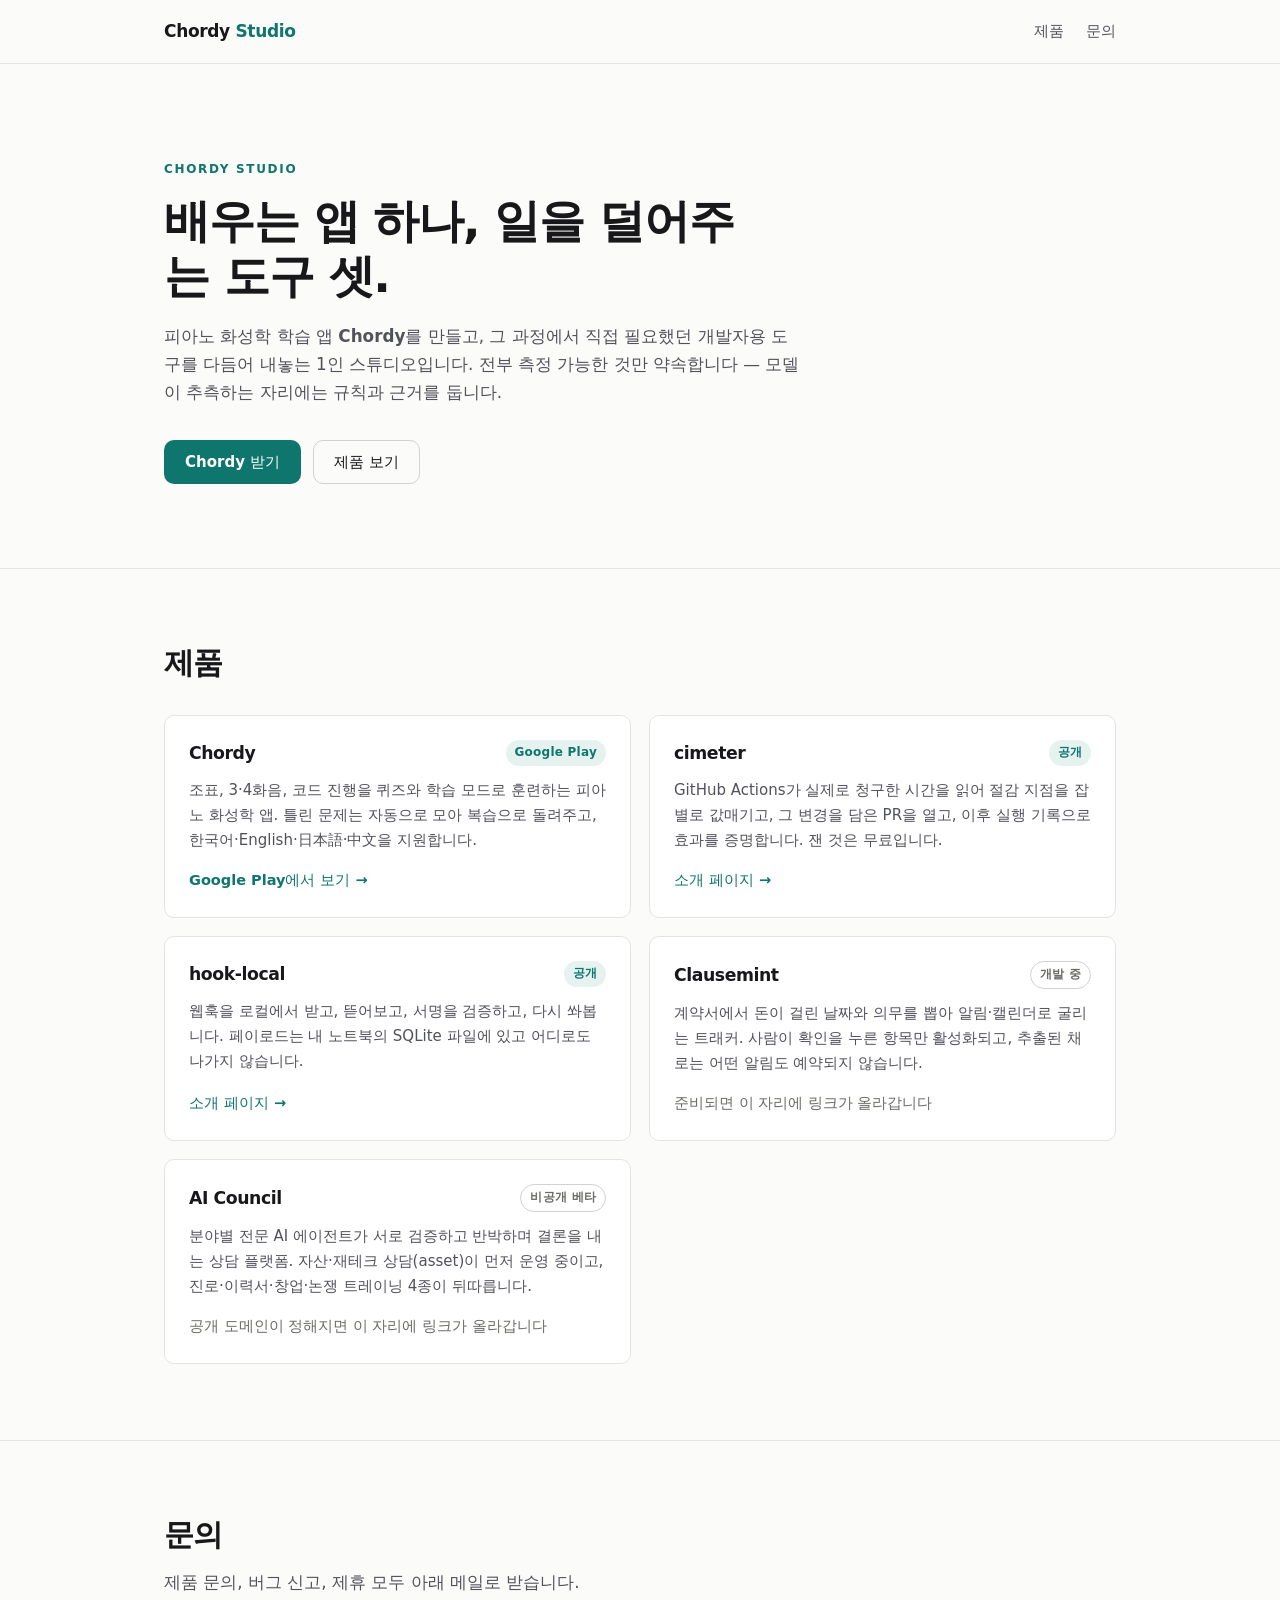
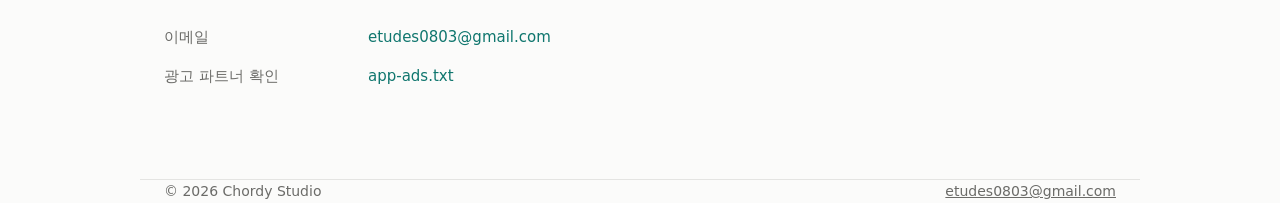
==== index.html @ d363ccf8 "feat: list AI Council as a fifth product No public domain exists yet - deploy/env.example and ORACLE" ====
<!doctype html>
<html lang="ko">
<head>
<meta charset="utf-8">
<meta name="viewport" content="width=device-width, initial-scale=1">
<title>Chordy Studio</title>
<meta name="description" content="Chordy Studio는 피아노 화성학 학습 앱 Chordy와 개발자용 도구를 만듭니다. 문의: etudes0803@gmail.com">
<link rel="canonical" href="https://etudes0803-kor.github.io/">
<meta property="og:type" content="website">
<meta property="og:title" content="Chordy Studio">
<meta property="og:description" content="피아노 화성학 학습 앱 Chordy와 개발자용 도구를 만드는 1인 스튜디오.">
<meta property="og:url" content="https://etudes0803-kor.github.io/">
<link rel="icon" href="data:image/svg+xml,<svg xmlns='http://www.w3.org/2000/svg' viewBox='0 0 32 32'><text y='26' font-size='26'>🎹</text></svg>">
<style>
  /* Same token family as the other Chordy Studio sites, so the properties read
     as one place rather than four unrelated pages. */
  :root {
    --bg: #fbfbfa;
    --surface: #ffffff;
    --line: #e4e4e2;
    --line-strong: #d2d2cf;
    --ink: #18181b;
    --ink-2: #52525b;
    /* ink-3 carries real body copy (captions, notes), so it clears AA at 4.5:1
       rather than sitting at the usual muted-grey value. */
    --ink-3: #6b6b68;
    --accent: #0f766e;
    --accent-ink: #ffffff;
    --accent-soft: #e6f2f0;
    --radius: 10px;
    --maxw: 1000px;
  }
  @media (prefers-color-scheme: dark) {
    :root {
      --bg: #0d0e11;
      --surface: #14161a;
      --line: #24272d;
      --line-strong: #333740;
      --ink: #f2f3f5;
      --ink-2: #a8adb6;
      --ink-3: #7c828c;
      --accent: #4db6a8;
      --accent-ink: #0d0e11;
      --accent-soft: #16302c;
    }
  }

  * { box-sizing: border-box; }
  html { scroll-behavior: smooth; }
  @media (prefers-reduced-motion: reduce) { html { scroll-behavior: auto; } }

  body {
    margin: 0;
    background: var(--bg);
    color: var(--ink);
    font-family: ui-sans-serif, system-ui, -apple-system, "Segoe UI", "Malgun Gothic", sans-serif;
    font-size: 16px;
    line-height: 1.65;
    -webkit-font-smoothing: antialiased;
  }
  .wrap { max-width: var(--maxw); margin: 0 auto; padding: 0 24px; }

  header.nav {
    position: sticky; top: 0; z-index: 40;
    height: 64px; display: flex; align-items: center;
    background: var(--bg);
    border-bottom: 1px solid var(--line);
  }
  .nav-in { display: flex; align-items: center; justify-content: space-between; gap: 20px; width: 100%; }
  .brand { font-weight: 650; letter-spacing: -0.02em; font-size: 17px; text-decoration: none; color: var(--ink); }
  .brand b { color: var(--accent); font-weight: 650; }
  .nav-links { display: flex; align-items: center; gap: 22px; }
  .nav-links a { color: var(--ink-2); text-decoration: none; font-size: 14.5px; white-space: nowrap; }
  .nav-links a:hover { color: var(--ink); }

  .btn {
    display: inline-flex; align-items: center; justify-content: center;
    height: 44px; padding: 0 20px; border-radius: var(--radius);
    text-decoration: none; font-weight: 560; font-size: 15px; white-space: nowrap;
    border: 1px solid transparent; cursor: pointer;
    transition: transform .15s cubic-bezier(.16,1,.3,1), background-color .15s, border-color .15s;
  }
  .btn:active { transform: translateY(1px); }
  .btn-primary { background: var(--accent); color: var(--accent-ink); }
  .btn-primary:hover { background: color-mix(in srgb, var(--accent) 88%, black); }
  .btn-ghost { background: transparent; color: var(--ink); border-color: var(--line-strong); }
  .btn-ghost:hover { border-color: var(--ink-3); }
  a:focus-visible, .btn:focus-visible { outline: 2px solid var(--accent); outline-offset: 2px; }

  section { padding: 76px 0; border-top: 1px solid var(--line); }
  h1, h2, h3 { letter-spacing: -0.025em; line-height: 1.18; margin: 0; }
  h1 { font-size: clamp(2rem, 4.2vw, 2.9rem); font-weight: 640; }
  h2 { font-size: clamp(1.45rem, 2.7vw, 1.9rem); font-weight: 620; }
  h3 { font-size: 1.08rem; font-weight: 600; }
  p { margin: 0; }
  .lede { color: var(--ink-2); font-size: 1.05rem; max-width: 60ch; }
  .eyebrow {
    font-size: 12px; text-transform: uppercase; letter-spacing: .14em;
    color: var(--accent); font-weight: 620; margin-bottom: 14px;
  }

  .hero { padding: 96px 0 84px; border-top: 0; }
  .hero h1 { max-width: 18ch; }
  .hero .lede { margin-top: 20px; }
  .hero .cta { display: flex; flex-wrap: wrap; gap: 12px; margin-top: 34px; }

  .grid { display: grid; grid-template-columns: repeat(2, 1fr); gap: 18px; margin-top: 34px; }
  @media (max-width: 760px) { .grid { grid-template-columns: 1fr; } }

  .card {
    background: var(--surface);
    border: 1px solid var(--line);
    border-radius: var(--radius);
    padding: 24px;
    display: flex; flex-direction: column; gap: 12px;
  }
  .card-top { display: flex; align-items: center; justify-content: space-between; gap: 12px; }
  .card p { color: var(--ink-2); font-size: 15px; }
  .card .link { margin-top: auto; padding-top: 4px; }
  .card .link a { color: var(--accent); text-decoration: none; font-weight: 560; font-size: 14.5px; }
  .card .link a:hover { text-decoration: underline; }
  .card .link span { color: var(--ink-3); font-size: 14.5px; }

  .tag {
    font-size: 12px; font-weight: 600; letter-spacing: .02em;
    padding: 3px 9px; border-radius: 999px;
    background: var(--accent-soft); color: var(--accent);
    white-space: nowrap;
  }
  .tag-muted { background: transparent; color: var(--ink-3); border: 1px solid var(--line-strong); }

  .contact { display: grid; grid-template-columns: 180px 1fr; gap: 14px 24px; margin-top: 28px; font-size: 15px; }
  .contact dt { color: var(--ink-3); }
  .contact dd { margin: 0; color: var(--ink-2); }
  .contact a { color: var(--accent); text-decoration: none; }
  .contact a:hover { text-decoration: underline; }
  @media (max-width: 560px) { .contact { grid-template-columns: 1fr; gap: 4px 0; } .contact dd { margin-bottom: 12px; } }

  footer {
    border-top: 1px solid var(--line);
    padding: 32px 0 48px;
    color: var(--ink-3); font-size: 14px;
    display: flex; flex-wrap: wrap; gap: 8px 20px; align-items: center; justify-content: space-between;
  }
  footer a { color: var(--ink-3); }
</style>
</head>
<body>

<header class="nav">
  <div class="wrap nav-in">
    <a class="brand" href="/">Chordy<b> Studio</b></a>
    <nav class="nav-links">
      <a href="#products">제품</a>
      <a href="#contact">문의</a>
    </nav>
  </div>
</header>

<main>
  <section class="hero">
    <div class="wrap">
      <p class="eyebrow">Chordy Studio</p>
      <h1>배우는 앱 하나, 일을 덜어주는 도구 셋.</h1>
      <p class="lede">
        피아노 화성학 학습 앱 <strong>Chordy</strong>를 만들고, 그 과정에서 직접 필요했던
        개발자용 도구를 다듬어 내놓는 1인 스튜디오입니다. 전부 측정 가능한 것만 약속합니다 —
        모델이 추측하는 자리에는 규칙과 근거를 둡니다.
      </p>
      <div class="cta">
        <a class="btn btn-primary" href="https://play.google.com/store/apps/details?id=com.chordy.app">Chordy 받기</a>
        <a class="btn btn-ghost" href="#products">제품 보기</a>
      </div>
    </div>
  </section>

  <section id="products">
    <div class="wrap">
      <h2>제품</h2>
      <div class="grid">

        <article class="card">
          <div class="card-top">
            <h3>Chordy</h3>
            <span class="tag">Google Play</span>
          </div>
          <p>
            조표, 3·4화음, 코드 진행을 퀴즈와 학습 모드로 훈련하는 피아노 화성학 앱.
            틀린 문제는 자동으로 모아 복습으로 돌려주고, 한국어·English·日本語·中文을 지원합니다.
          </p>
          <p class="link"><a href="https://play.google.com/store/apps/details?id=com.chordy.app">Google Play에서 보기 →</a></p>
        </article>

        <article class="card">
          <div class="card-top">
            <h3>cimeter</h3>
            <span class="tag">공개</span>
          </div>
          <p>
            GitHub Actions가 실제로 청구한 시간을 읽어 절감 지점을 잡별로 값매기고, 그 변경을
            담은 PR을 열고, 이후 실행 기록으로 효과를 증명합니다. 잰 것은 무료입니다.
          </p>
          <p class="link"><a href="https://kevin-hyochang.github.io/cimeter-web/">소개 페이지 →</a></p>
        </article>

        <article class="card">
          <div class="card-top">
            <h3>hook-local</h3>
            <span class="tag">공개</span>
          </div>
          <p>
            웹훅을 로컬에서 받고, 뜯어보고, 서명을 검증하고, 다시 쏴봅니다.
            페이로드는 내 노트북의 SQLite 파일에 있고 어디로도 나가지 않습니다.
          </p>
          <p class="link"><a href="https://kevin-hyochang.github.io/hook-local-site/">소개 페이지 →</a></p>
        </article>

        <article class="card">
          <div class="card-top">
            <h3>Clausemint</h3>
            <span class="tag tag-muted">개발 중</span>
          </div>
          <p>
            계약서에서 돈이 걸린 날짜와 의무를 뽑아 알림·캘린더로 굴리는 트래커.
            사람이 확인을 누른 항목만 활성화되고, 추출된 채로는 어떤 알림도 예약되지 않습니다.
          </p>
          <p class="link"><span>준비되면 이 자리에 링크가 올라갑니다</span></p>
        </article>

        <article class="card">
          <div class="card-top">
            <h3>AI Council</h3>
            <span class="tag tag-muted">비공개 베타</span>
          </div>
          <p>
            분야별 전문 AI 에이전트가 서로 검증하고 반박하며 결론을 내는 상담 플랫폼.
            자산·재테크 상담(asset)이 먼저 운영 중이고, 진로·이력서·창업·논쟁 트레이닝
            4종이 뒤따릅니다.
          </p>
          <p class="link"><span>공개 도메인이 정해지면 이 자리에 링크가 올라갑니다</span></p>
        </article>

      </div>
    </div>
  </section>

  <section id="contact">
    <div class="wrap">
      <h2>문의</h2>
      <p class="lede" style="margin-top:16px">
        제품 문의, 버그 신고, 제휴 모두 아래 메일로 받습니다.
      </p>
      <!-- 사업자 정보를 표시해야 할 때 여기에 상호 / 사업자등록번호 / 주소 행을 추가하세요.
           실제 등록 정보와 다르면 안 되므로 비워 둡니다. -->
      <dl class="contact">
        <dt>이메일</dt>
        <dd><a href="mailto:etudes0803@gmail.com">etudes0803@gmail.com</a></dd>
        <dt>광고 파트너 확인</dt>
        <dd><a href="/app-ads.txt">app-ads.txt</a></dd>
      </dl>
    </div>
  </section>
</main>

<footer class="wrap">
  <span>© 2026 Chordy Studio</span>
  <span><a href="mailto:etudes0803@gmail.com">etudes0803@gmail.com</a></span>
</footer>

</body>
</html>
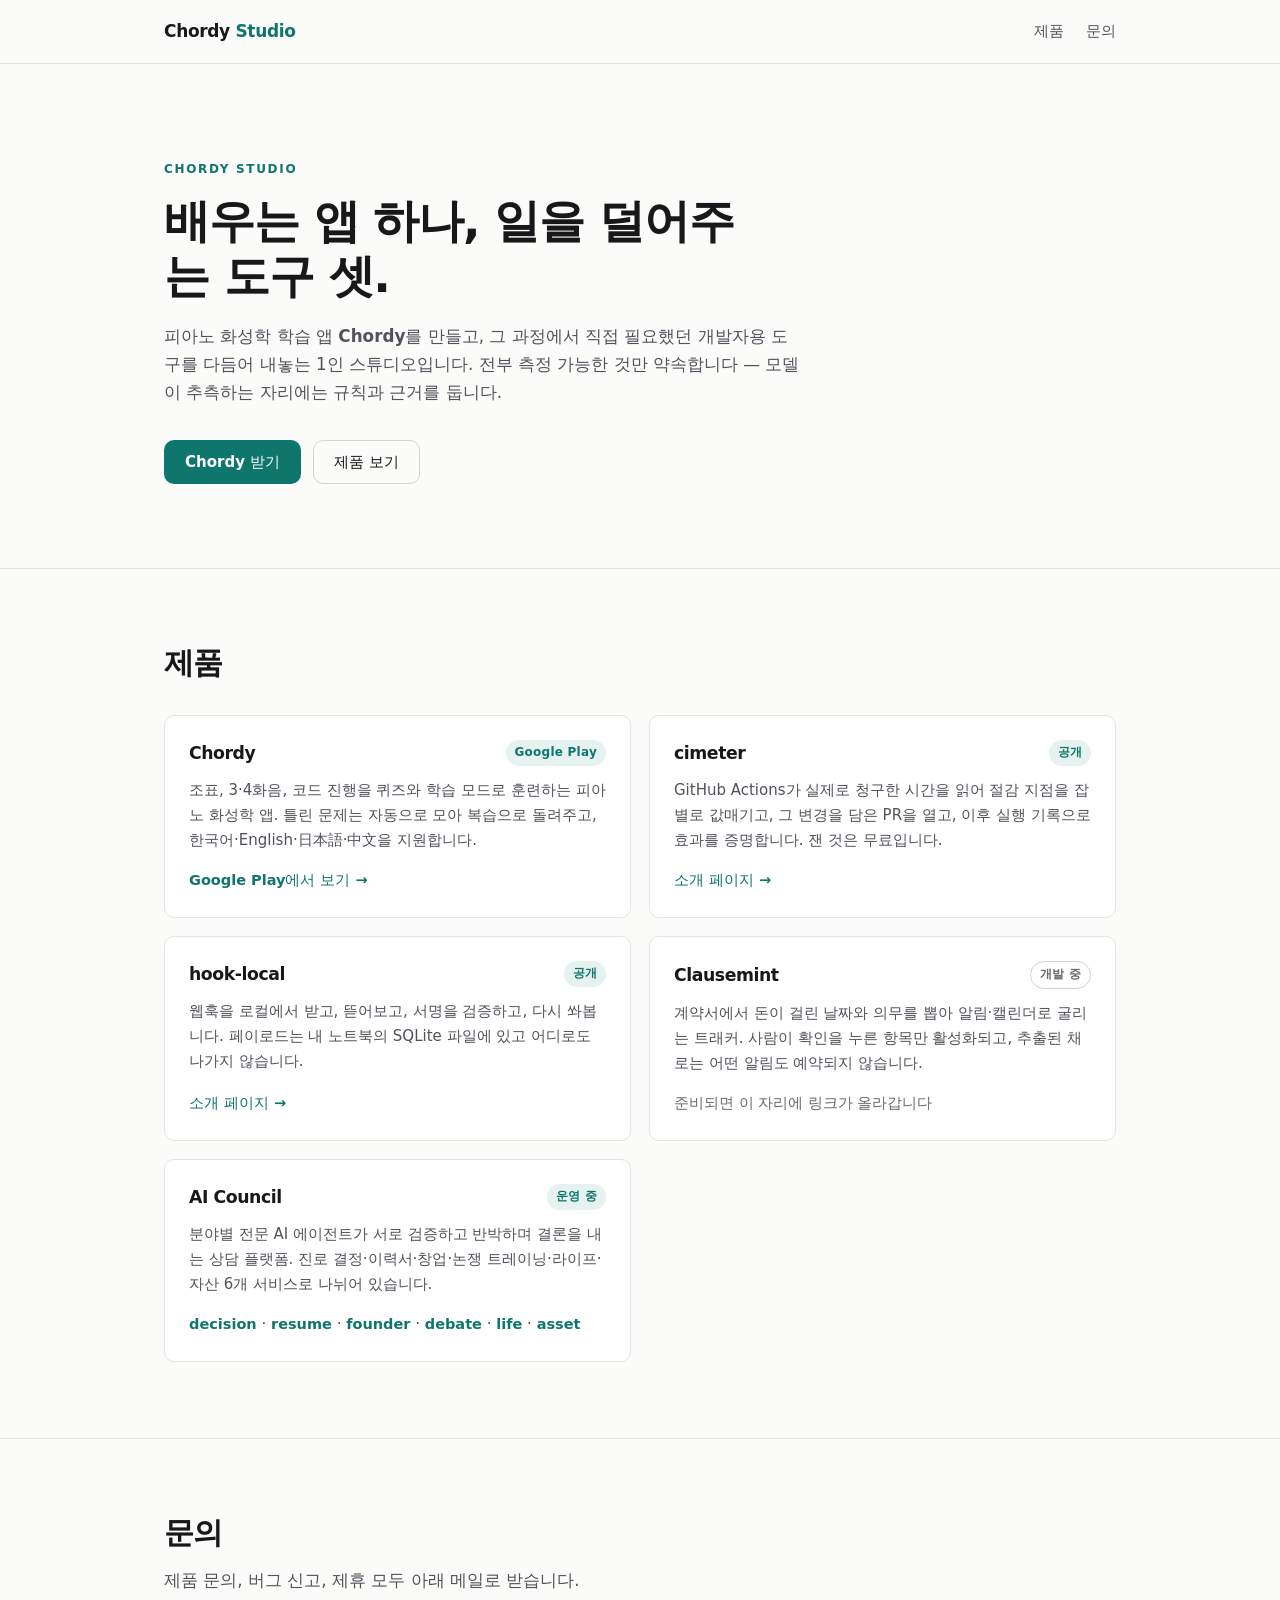
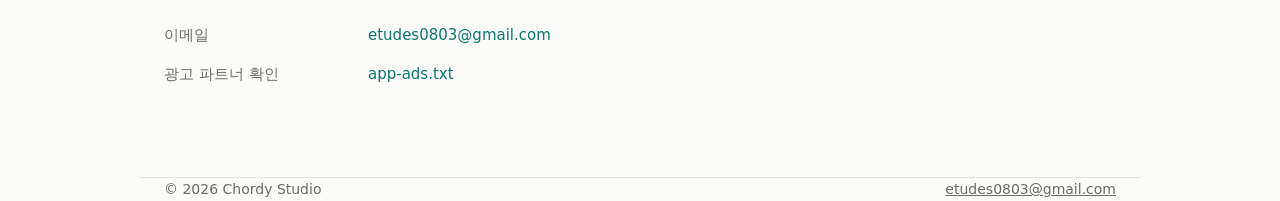
==== commit 73d7d82f: "feat: link AI Council's six live subdomains All six (decision/resume/founder/debate/life/asset.etude" ====
--- a/index.html
+++ b/index.html
@@ -230,14 +230,20 @@
         <article class="card">
           <div class="card-top">
             <h3>AI Council</h3>
-            <span class="tag tag-muted">비공개 베타</span>
+            <span class="tag">운영 중</span>
           </div>
           <p>
             분야별 전문 AI 에이전트가 서로 검증하고 반박하며 결론을 내는 상담 플랫폼.
-            자산·재테크 상담(asset)이 먼저 운영 중이고, 진로·이력서·창업·논쟁 트레이닝
-            4종이 뒤따릅니다.
-          </p>
-          <p class="link"><span>공개 도메인이 정해지면 이 자리에 링크가 올라갑니다</span></p>
+            진로 결정·이력서·창업·논쟁 트레이닝·라이프·자산 6개 서비스로 나뉘어 있습니다.
+          </p>
+          <p class="link">
+            <a href="https://decision.etudes.duckdns.org/">decision</a> ·
+            <a href="https://resume.etudes.duckdns.org/">resume</a> ·
+            <a href="https://founder.etudes.duckdns.org/">founder</a> ·
+            <a href="https://debate.etudes.duckdns.org/">debate</a> ·
+            <a href="https://life.etudes.duckdns.org/">life</a> ·
+            <a href="https://asset.etudes.duckdns.org/">asset</a>
+          </p>
         </article>
 
       </div>
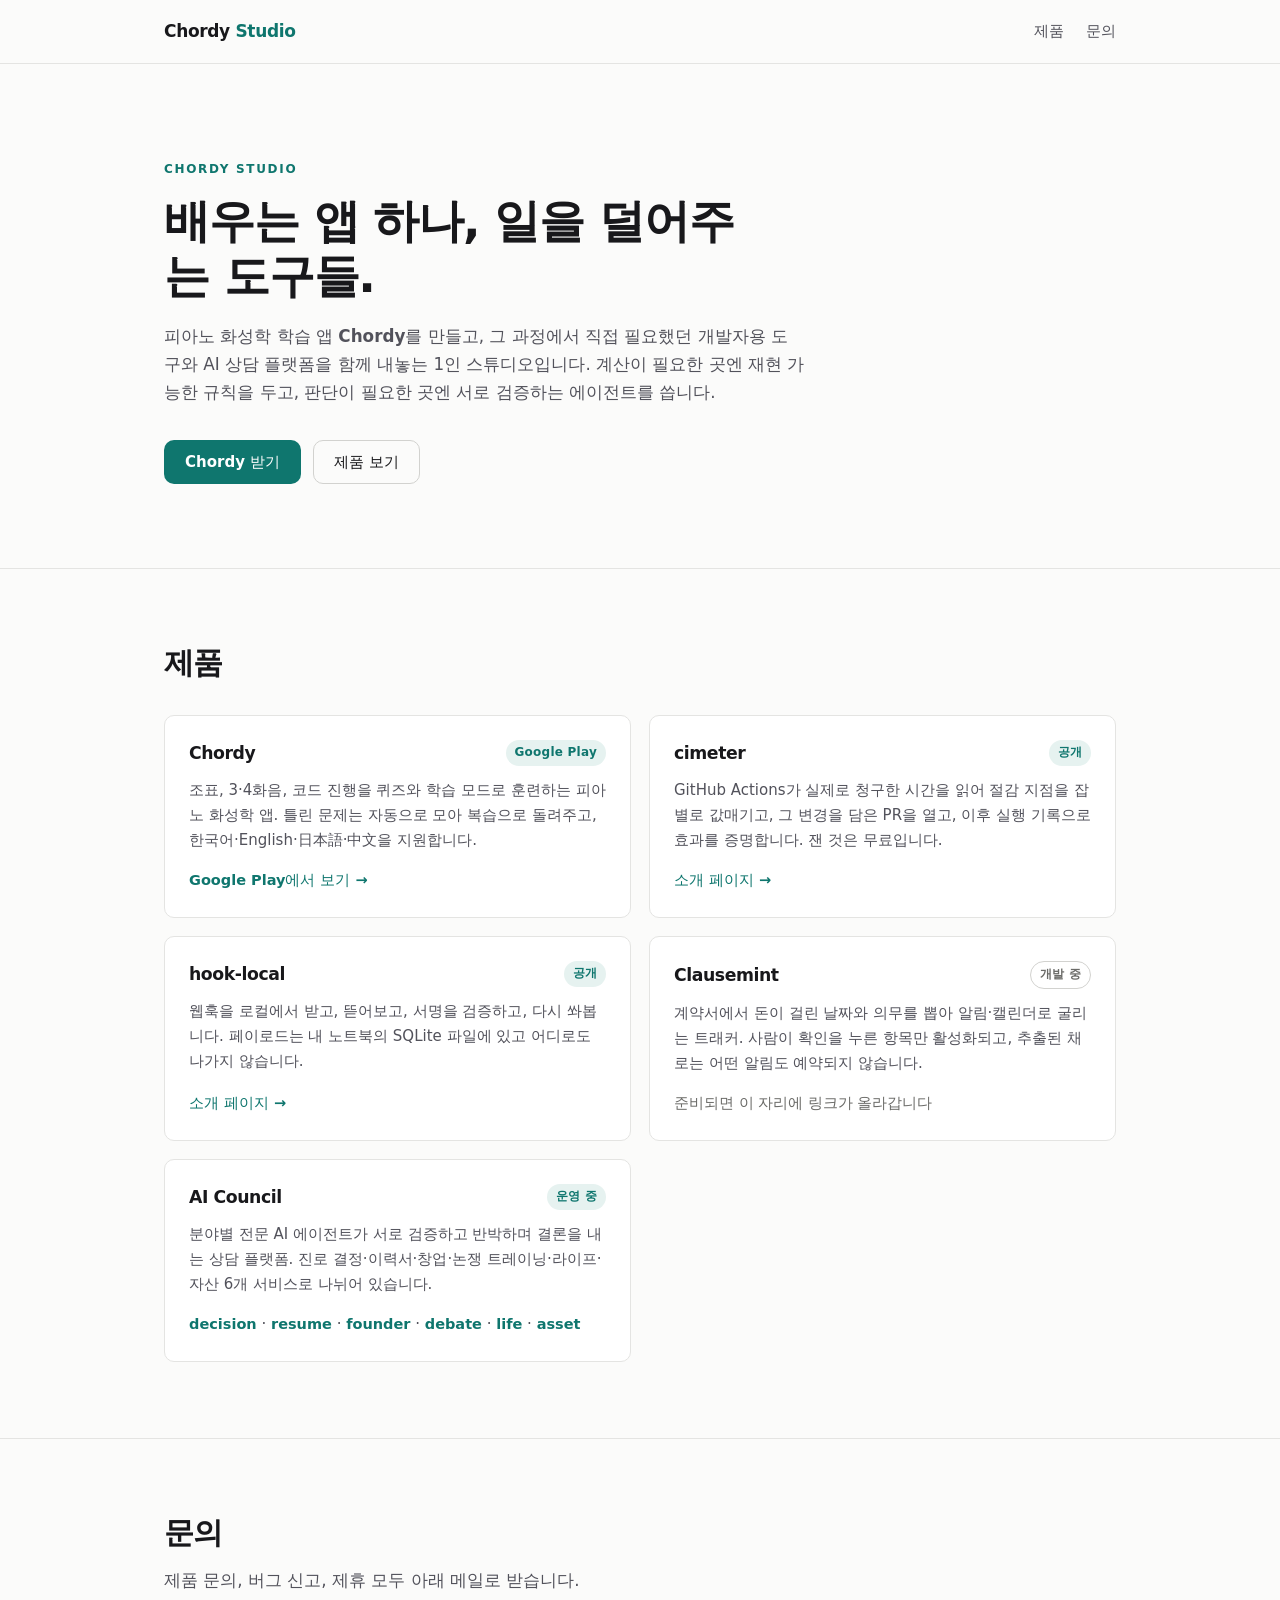
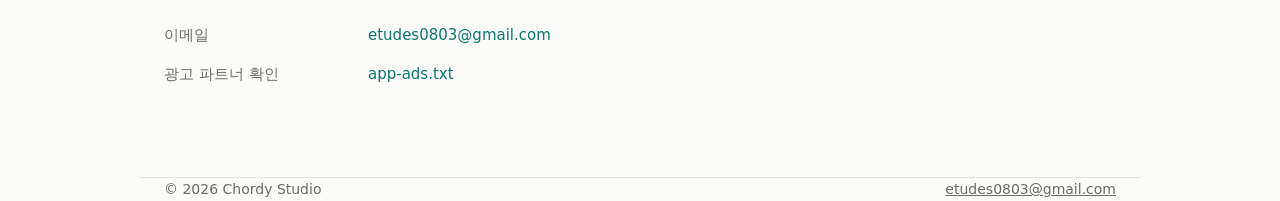
==== commit ce9e825c: "fix: copy that predates AI Council no longer matches the page Meta/OG description only named Chordy " ====
--- a/index.html
+++ b/index.html
@@ -4,11 +4,11 @@
 <meta charset="utf-8">
 <meta name="viewport" content="width=device-width, initial-scale=1">
 <title>Chordy Studio</title>
-<meta name="description" content="Chordy Studio는 피아노 화성학 학습 앱 Chordy와 개발자용 도구를 만듭니다. 문의: etudes0803@gmail.com">
+<meta name="description" content="Chordy Studio는 피아노 학습 앱 Chordy, 개발자 도구 cimeter·hook-local, AI 상담 플랫폼 AI Council을 만드는 1인 스튜디오입니다.">
 <link rel="canonical" href="https://etudes0803-kor.github.io/">
 <meta property="og:type" content="website">
 <meta property="og:title" content="Chordy Studio">
-<meta property="og:description" content="피아노 화성학 학습 앱 Chordy와 개발자용 도구를 만드는 1인 스튜디오.">
+<meta property="og:description" content="피아노 화성학 학습 앱과 개발자용 도구, AI 상담 플랫폼을 만드는 1인 스튜디오.">
 <meta property="og:url" content="https://etudes0803-kor.github.io/">
 <link rel="icon" href="data:image/svg+xml,<svg xmlns='http://www.w3.org/2000/svg' viewBox='0 0 32 32'><text y='26' font-size='26'>🎹</text></svg>">
 <style>
@@ -161,11 +161,11 @@
   <section class="hero">
     <div class="wrap">
       <p class="eyebrow">Chordy Studio</p>
-      <h1>배우는 앱 하나, 일을 덜어주는 도구 셋.</h1>
+      <h1>배우는 앱 하나, 일을 덜어주는 도구들.</h1>
       <p class="lede">
         피아노 화성학 학습 앱 <strong>Chordy</strong>를 만들고, 그 과정에서 직접 필요했던
-        개발자용 도구를 다듬어 내놓는 1인 스튜디오입니다. 전부 측정 가능한 것만 약속합니다 —
-        모델이 추측하는 자리에는 규칙과 근거를 둡니다.
+        개발자용 도구와 AI 상담 플랫폼을 함께 내놓는 1인 스튜디오입니다. 계산이 필요한 곳엔
+        재현 가능한 규칙을 두고, 판단이 필요한 곳엔 서로 검증하는 에이전트를 씁니다.
       </p>
       <div class="cta">
         <a class="btn btn-primary" href="https://play.google.com/store/apps/details?id=com.chordy.app">Chordy 받기</a>
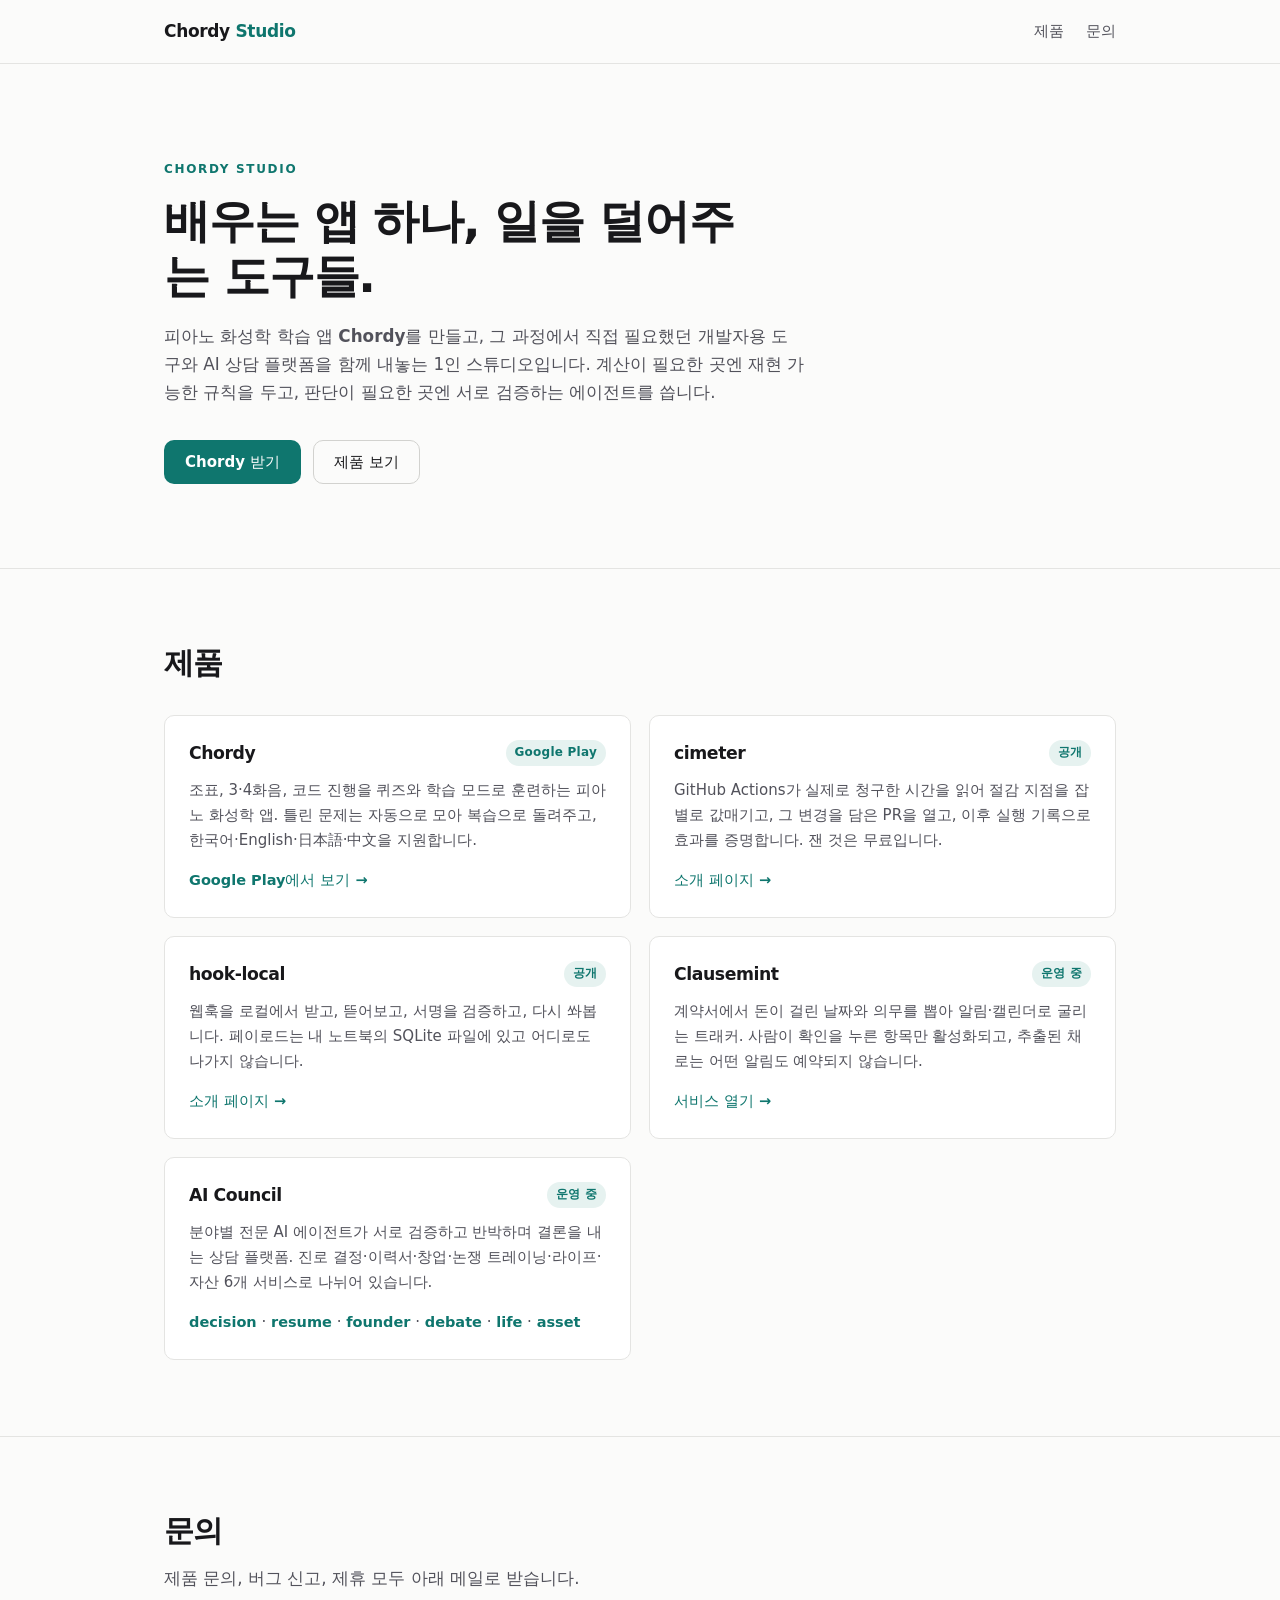
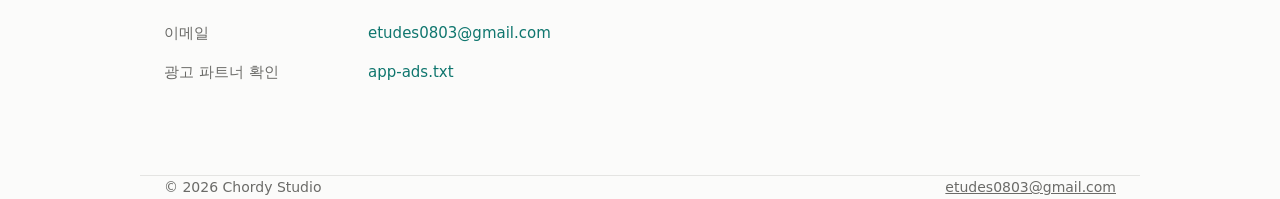
==== commit 2c82e40e: "fix: Clausemint is live — link it instead of promising a link The card still said 개발 중 with no link " ====
--- a/index.html
+++ b/index.html
@@ -218,13 +218,13 @@
         <article class="card">
           <div class="card-top">
             <h3>Clausemint</h3>
-            <span class="tag tag-muted">개발 중</span>
+            <span class="tag">운영 중</span>
           </div>
           <p>
             계약서에서 돈이 걸린 날짜와 의무를 뽑아 알림·캘린더로 굴리는 트래커.
             사람이 확인을 누른 항목만 활성화되고, 추출된 채로는 어떤 알림도 예약되지 않습니다.
           </p>
-          <p class="link"><span>준비되면 이 자리에 링크가 올라갑니다</span></p>
+          <p class="link"><a href="https://clausemint.etudes.duckdns.org/">서비스 열기 →</a></p>
         </article>
 
         <article class="card">
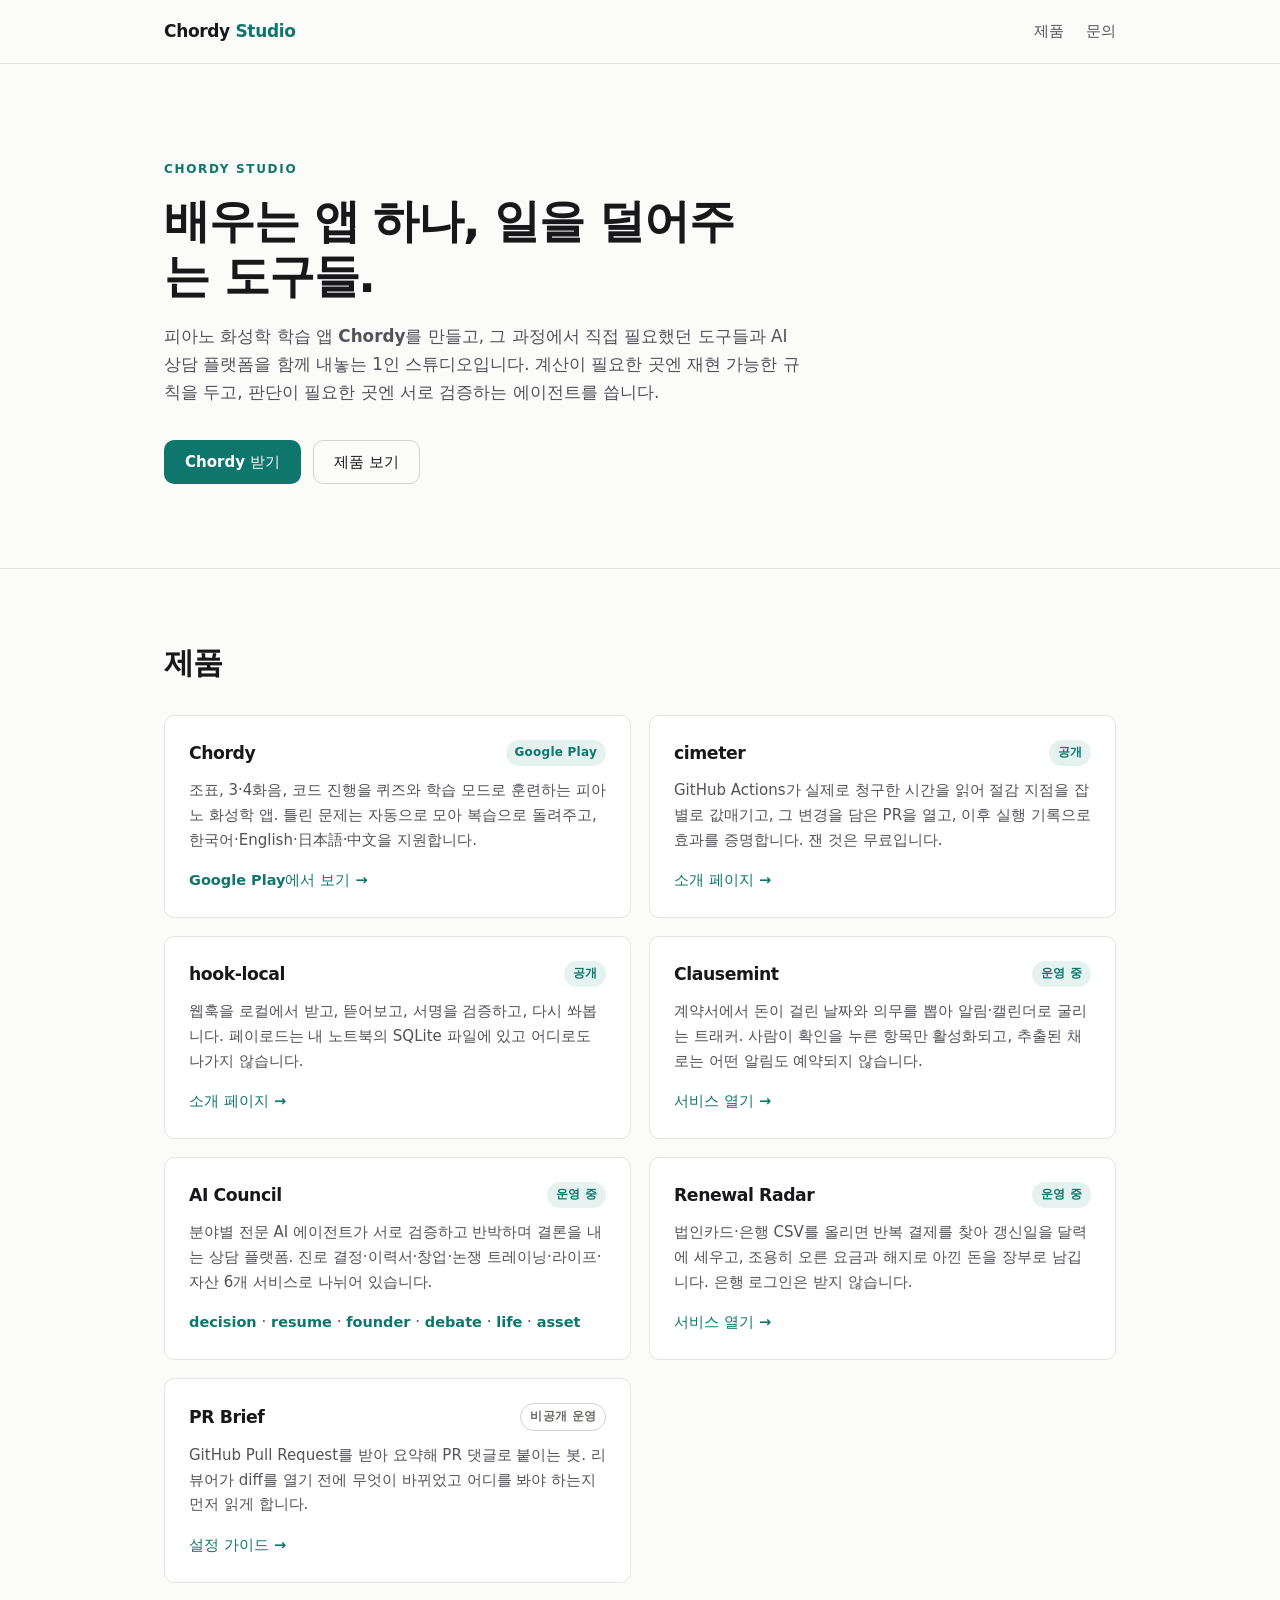
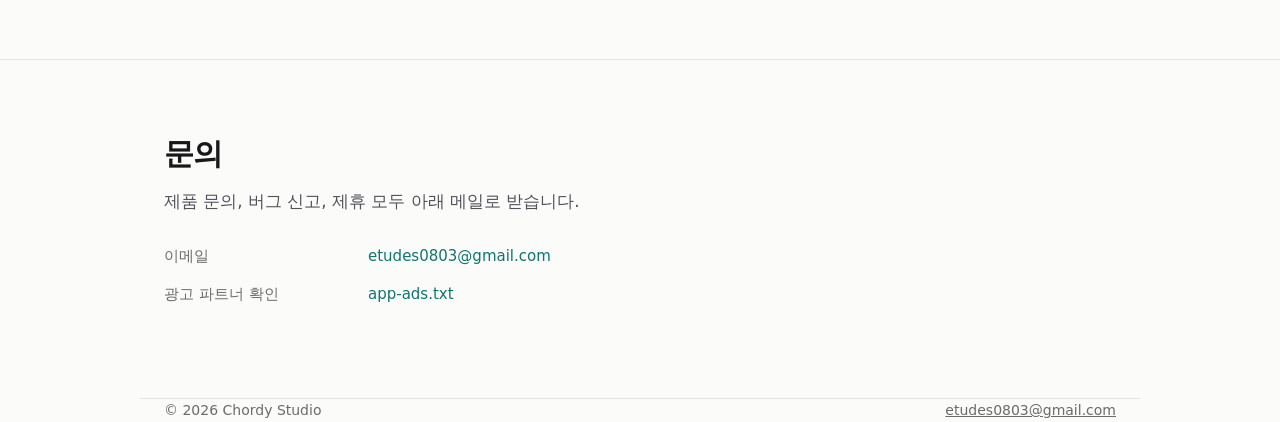
==== commit 4dbb9d5a: "feat: list Renewal Radar and PR Brief Radar links straight to the service. PR Brief gets a setup gui" ====
--- a/index.html
+++ b/index.html
@@ -4,7 +4,7 @@
 <meta charset="utf-8">
 <meta name="viewport" content="width=device-width, initial-scale=1">
 <title>Chordy Studio</title>
-<meta name="description" content="Chordy Studio는 피아노 학습 앱 Chordy, 개발자 도구 cimeter·hook-local, AI 상담 플랫폼 AI Council을 만드는 1인 스튜디오입니다.">
+<meta name="description" content="Chordy Studio는 피아노 학습 앱 Chordy와 개발·업무용 도구, AI 상담 플랫폼을 만드는 1인 스튜디오입니다.">
 <link rel="canonical" href="https://etudes0803-kor.github.io/">
 <meta property="og:type" content="website">
 <meta property="og:title" content="Chordy Studio">
@@ -164,7 +164,7 @@
       <h1>배우는 앱 하나, 일을 덜어주는 도구들.</h1>
       <p class="lede">
         피아노 화성학 학습 앱 <strong>Chordy</strong>를 만들고, 그 과정에서 직접 필요했던
-        개발자용 도구와 AI 상담 플랫폼을 함께 내놓는 1인 스튜디오입니다. 계산이 필요한 곳엔
+        도구들과 AI 상담 플랫폼을 함께 내놓는 1인 스튜디오입니다. 계산이 필요한 곳엔
         재현 가능한 규칙을 두고, 판단이 필요한 곳엔 서로 검증하는 에이전트를 씁니다.
       </p>
       <div class="cta">
@@ -244,6 +244,30 @@
             <a href="https://life.etudes.duckdns.org/">life</a> ·
             <a href="https://asset.etudes.duckdns.org/">asset</a>
           </p>
+        </article>
+
+        <article class="card">
+          <div class="card-top">
+            <h3>Renewal Radar</h3>
+            <span class="tag">운영 중</span>
+          </div>
+          <p>
+            법인카드·은행 CSV를 올리면 반복 결제를 찾아 갱신일을 달력에 세우고,
+            조용히 오른 요금과 해지로 아낀 돈을 장부로 남깁니다. 은행 로그인은 받지 않습니다.
+          </p>
+          <p class="link"><a href="https://radar.etudes.duckdns.org/">서비스 열기 →</a></p>
+        </article>
+
+        <article class="card">
+          <div class="card-top">
+            <h3>PR Brief</h3>
+            <span class="tag tag-muted">비공개 운영</span>
+          </div>
+          <p>
+            GitHub Pull Request를 받아 요약해 PR 댓글로 붙이는 봇. 리뷰어가 diff를 열기 전에
+            무엇이 바뀌었고 어디를 봐야 하는지 먼저 읽게 합니다.
+          </p>
+          <p class="link"><a href="/prbrief.html">설정 가이드 →</a></p>
         </article>
 
       </div>
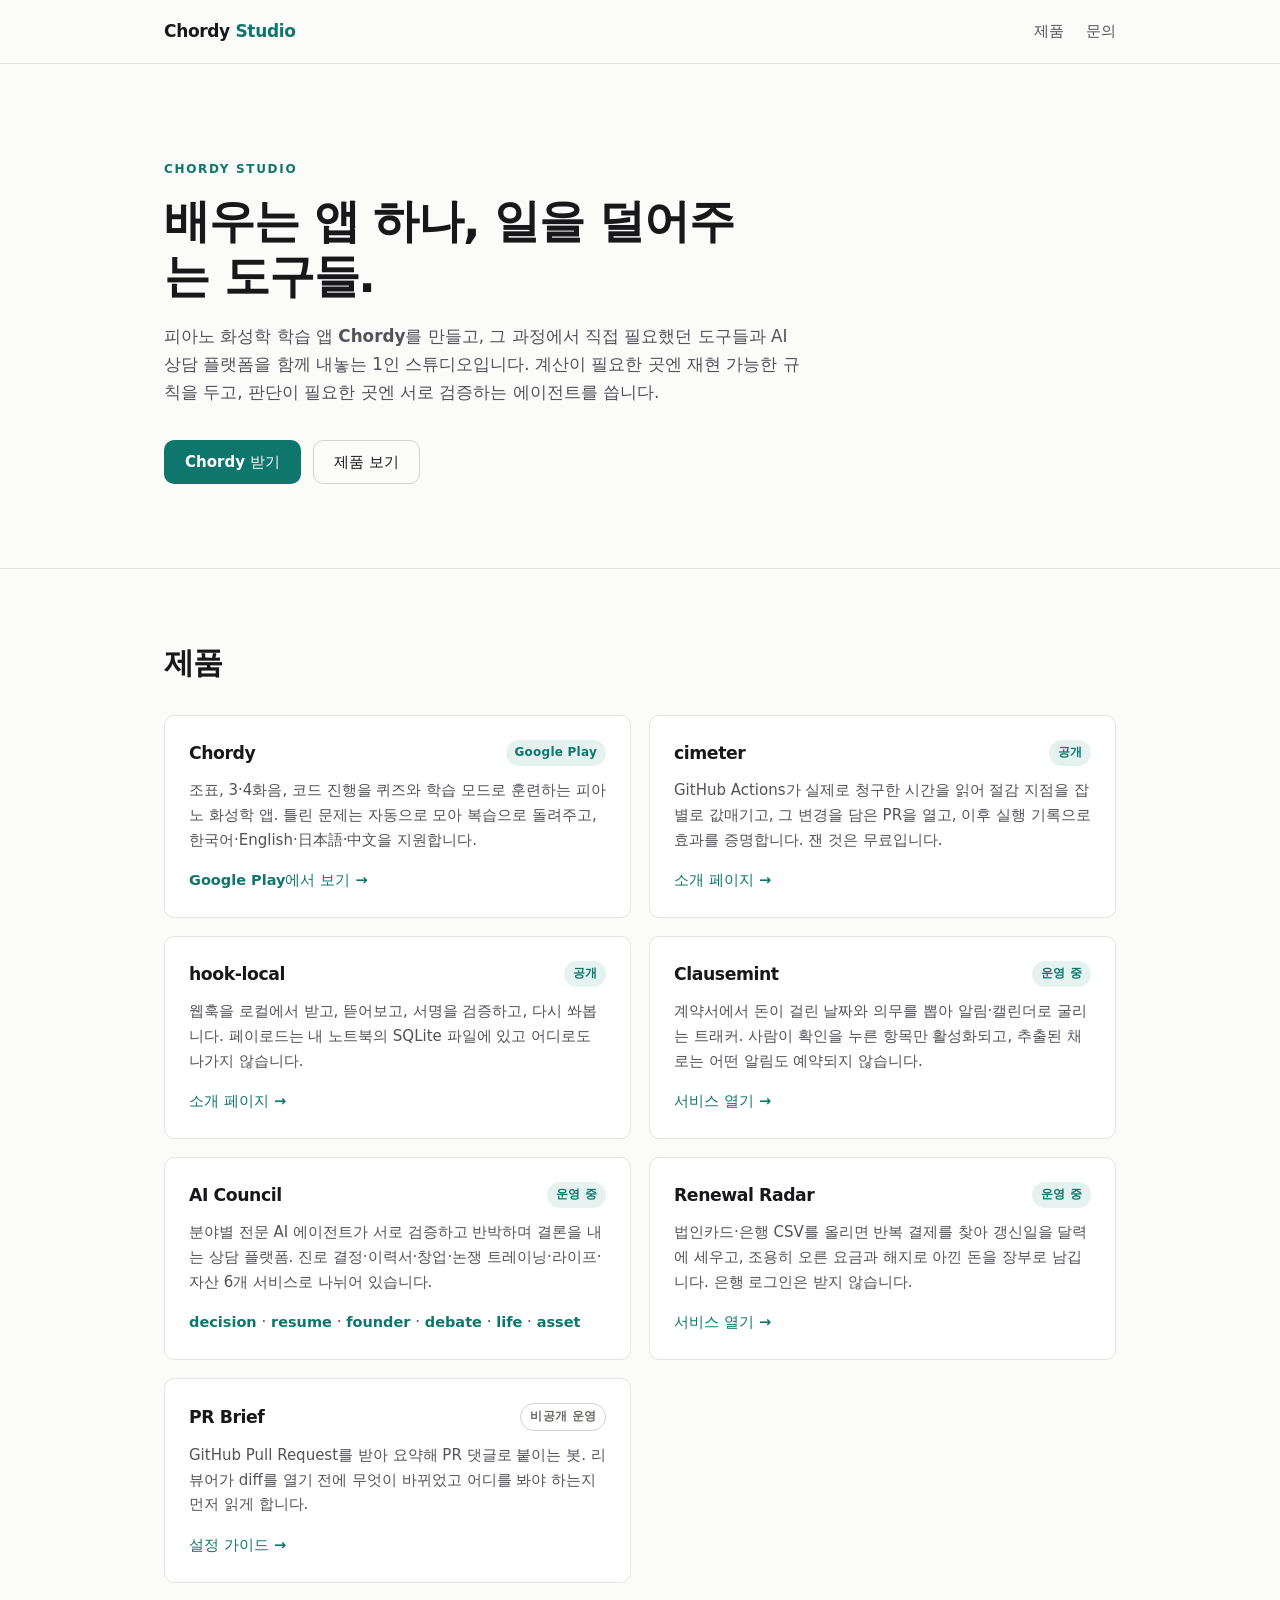
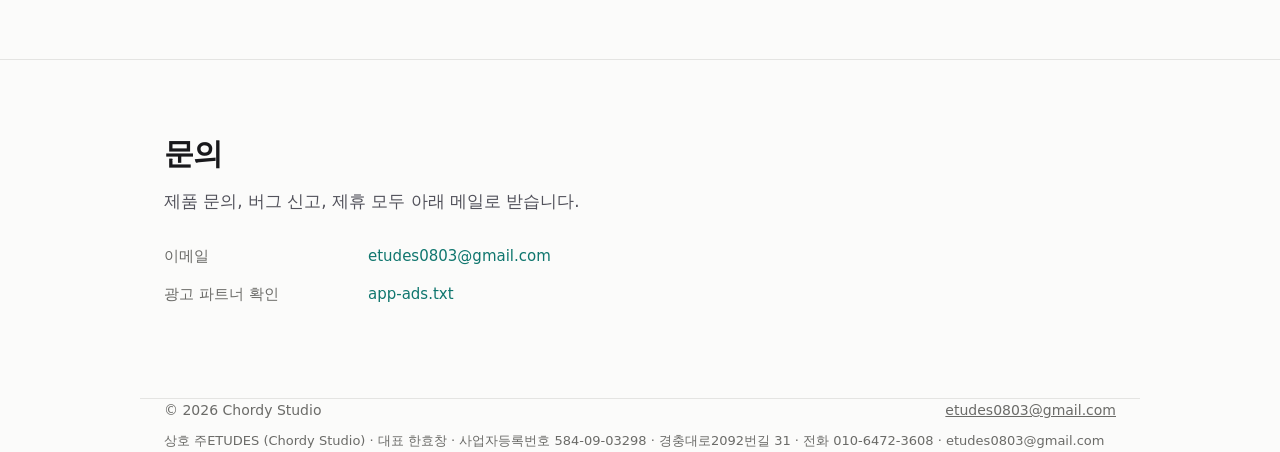
==== commit 7acfd2be: "feat: operator disclosure in the footer (e-commerce act) 상호·대표자·사업자등록번호·주소·전화·이메일을 index와 prbrief 푸터" ====
--- a/index.html
+++ b/index.html
@@ -143,6 +143,8 @@
     display: flex; flex-wrap: wrap; gap: 8px 20px; align-items: center; justify-content: space-between;
   }
   footer a { color: var(--ink-3); }
+  /* 전자상거래법 표시 의무 항목 — 한 줄로, 나머지 푸터 아래에 전체 너비로 */
+  footer .legal { flex-basis: 100%; margin: 0; font-size: 13px; }
 </style>
 </head>
 <body>
@@ -295,6 +297,7 @@
 <footer class="wrap">
   <span>© 2026 Chordy Studio</span>
   <span><a href="mailto:etudes0803@gmail.com">etudes0803@gmail.com</a></span>
+  <p class="legal">상호 주ETUDES (Chordy Studio) · 대표 한효창 · 사업자등록번호 584-09-03298 · 경충대로2092번길 31 · 전화 010-6472-3608 · etudes0803@gmail.com</p>
 </footer>
 
 </body>
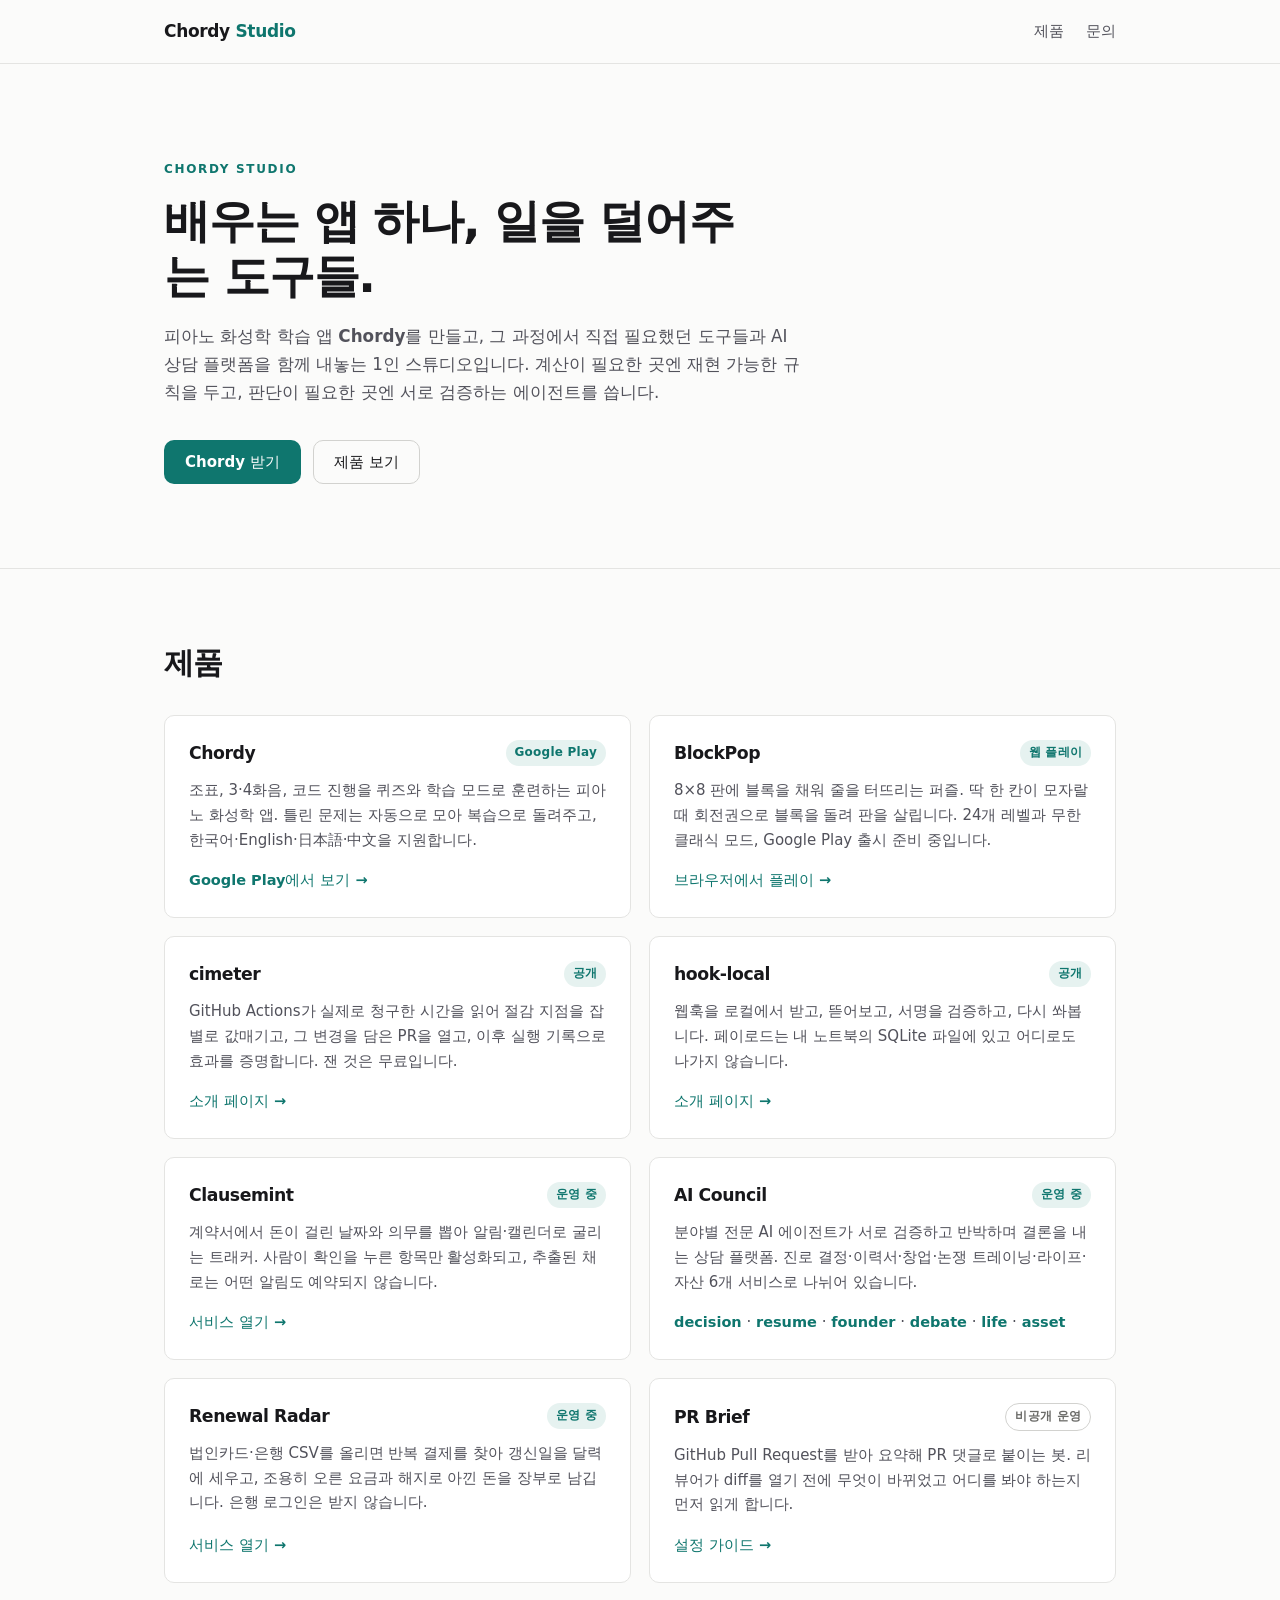
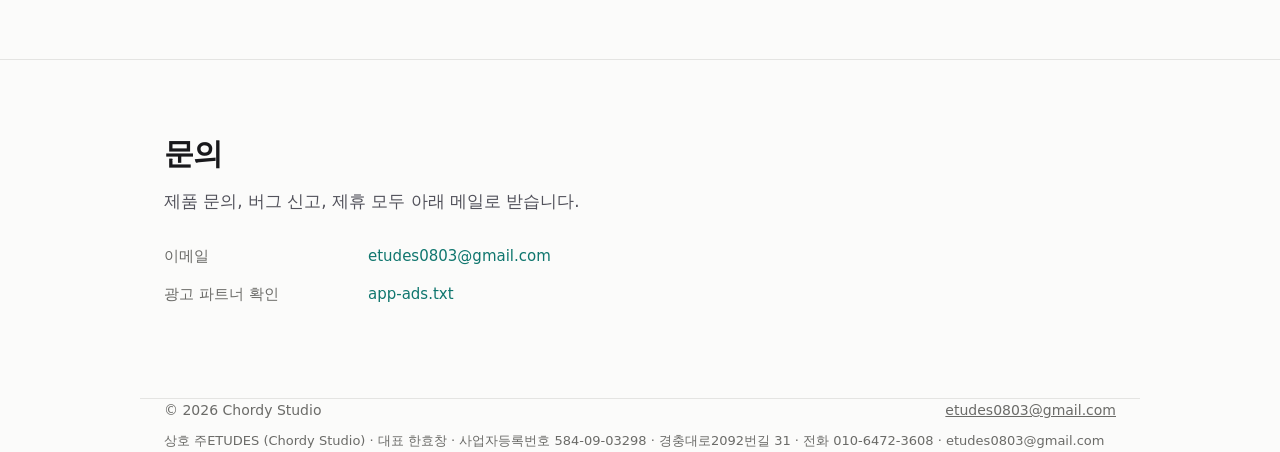
==== commit e9d1230b: "feat: list BlockPop (web play) Co-Authored-By: Claude Opus 5.5 <noreply@anthropic.com>" ====
--- a/index.html
+++ b/index.html
@@ -195,6 +195,18 @@
 
         <article class="card">
           <div class="card-top">
+            <h3>BlockPop</h3>
+            <span class="tag">웹 플레이</span>
+          </div>
+          <p>
+            8×8 판에 블록을 채워 줄을 터뜨리는 퍼즐. 딱 한 칸이 모자랄 때 회전권으로 블록을 돌려
+            판을 살립니다. 24개 레벨과 무한 클래식 모드, Google Play 출시 준비 중입니다.
+          </p>
+          <p class="link"><a href="/blockpop/">브라우저에서 플레이 →</a></p>
+        </article>
+
+        <article class="card">
+          <div class="card-top">
             <h3>cimeter</h3>
             <span class="tag">공개</span>
           </div>
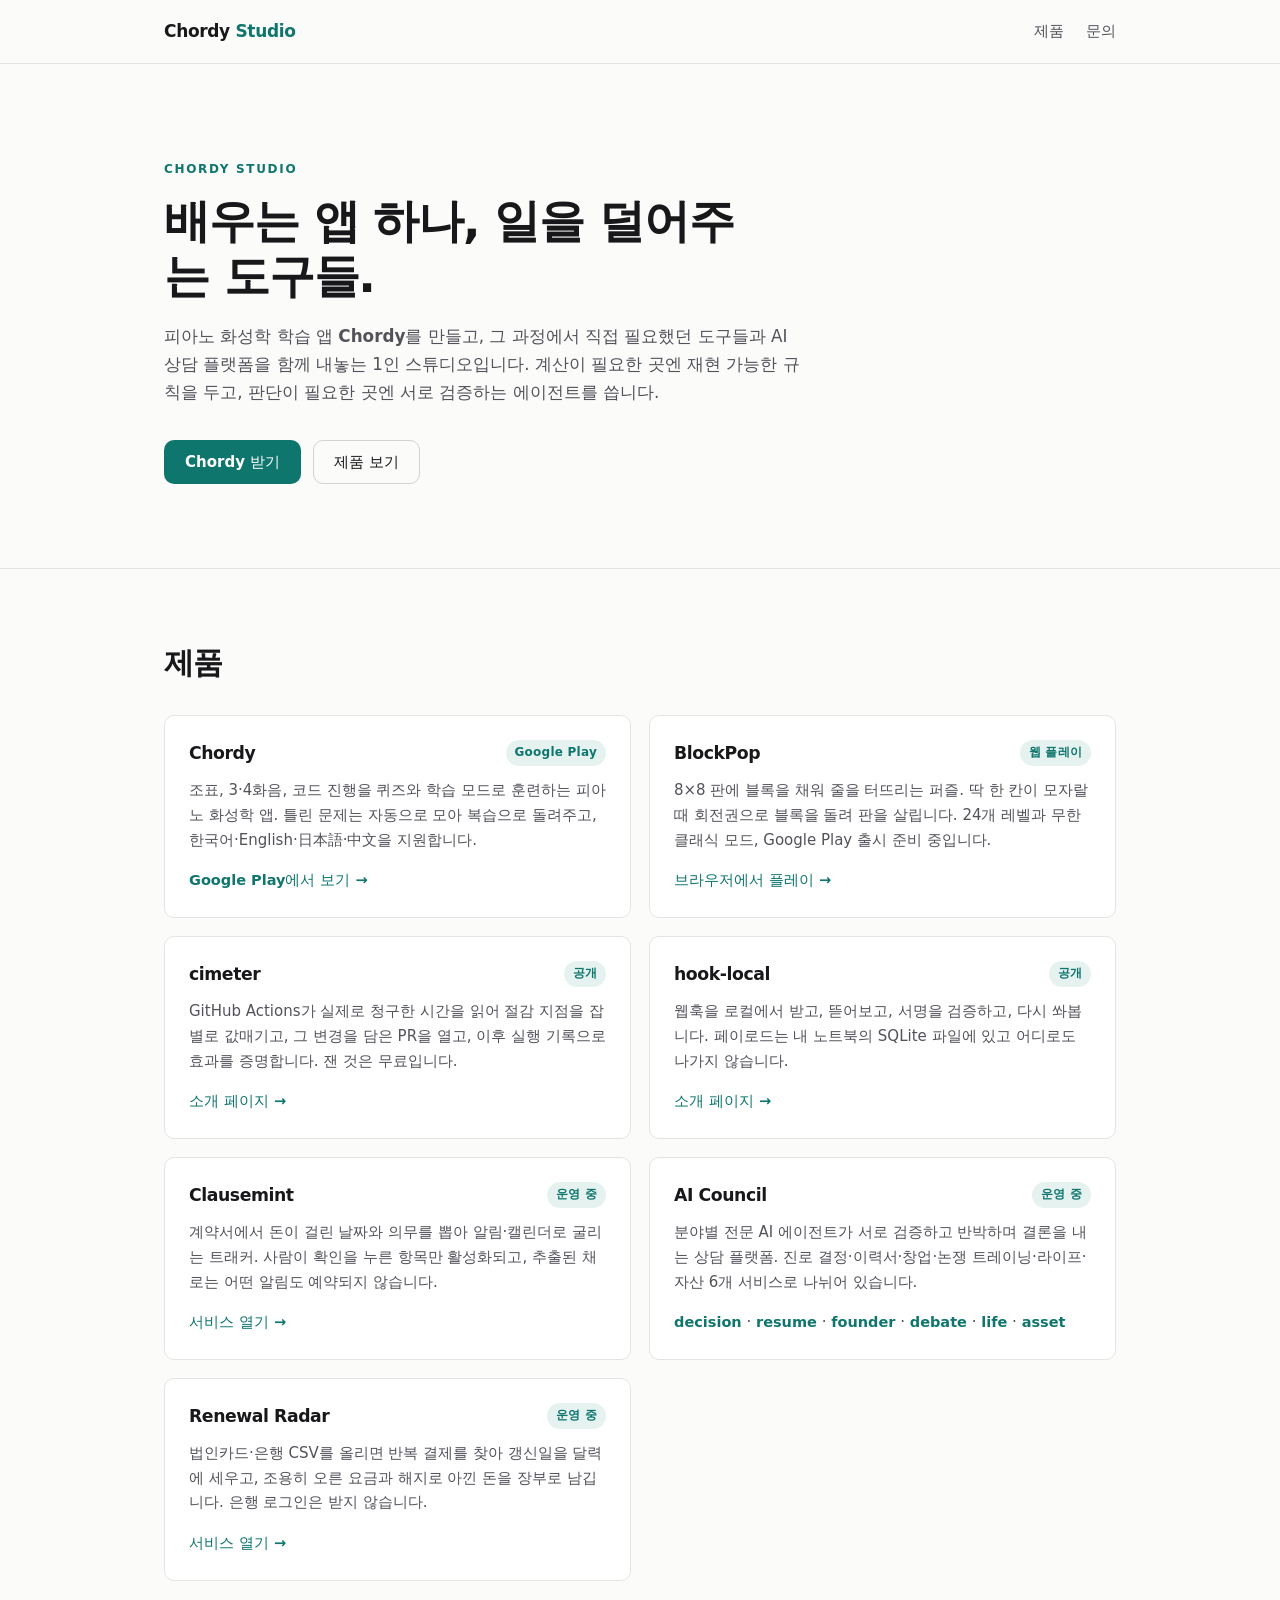
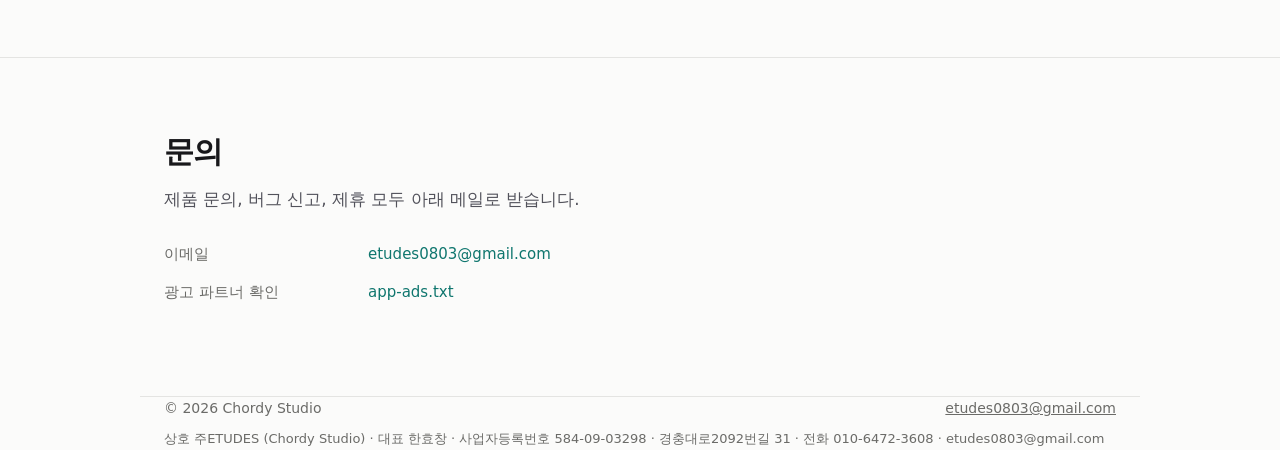
==== commit 955b7e3a: "feat: PR Brief is folded — drop the card, the guide becomes a closing note Decided 2026-11-16. Old l" ====
--- a/index.html
+++ b/index.html
@@ -272,17 +272,6 @@
           <p class="link"><a href="https://radar.etudes.duckdns.org/">서비스 열기 →</a></p>
         </article>
 
-        <article class="card">
-          <div class="card-top">
-            <h3>PR Brief</h3>
-            <span class="tag tag-muted">비공개 운영</span>
-          </div>
-          <p>
-            GitHub Pull Request를 받아 요약해 PR 댓글로 붙이는 봇. 리뷰어가 diff를 열기 전에
-            무엇이 바뀌었고 어디를 봐야 하는지 먼저 읽게 합니다.
-          </p>
-          <p class="link"><a href="/prbrief.html">설정 가이드 →</a></p>
-        </article>
 
       </div>
     </div>
